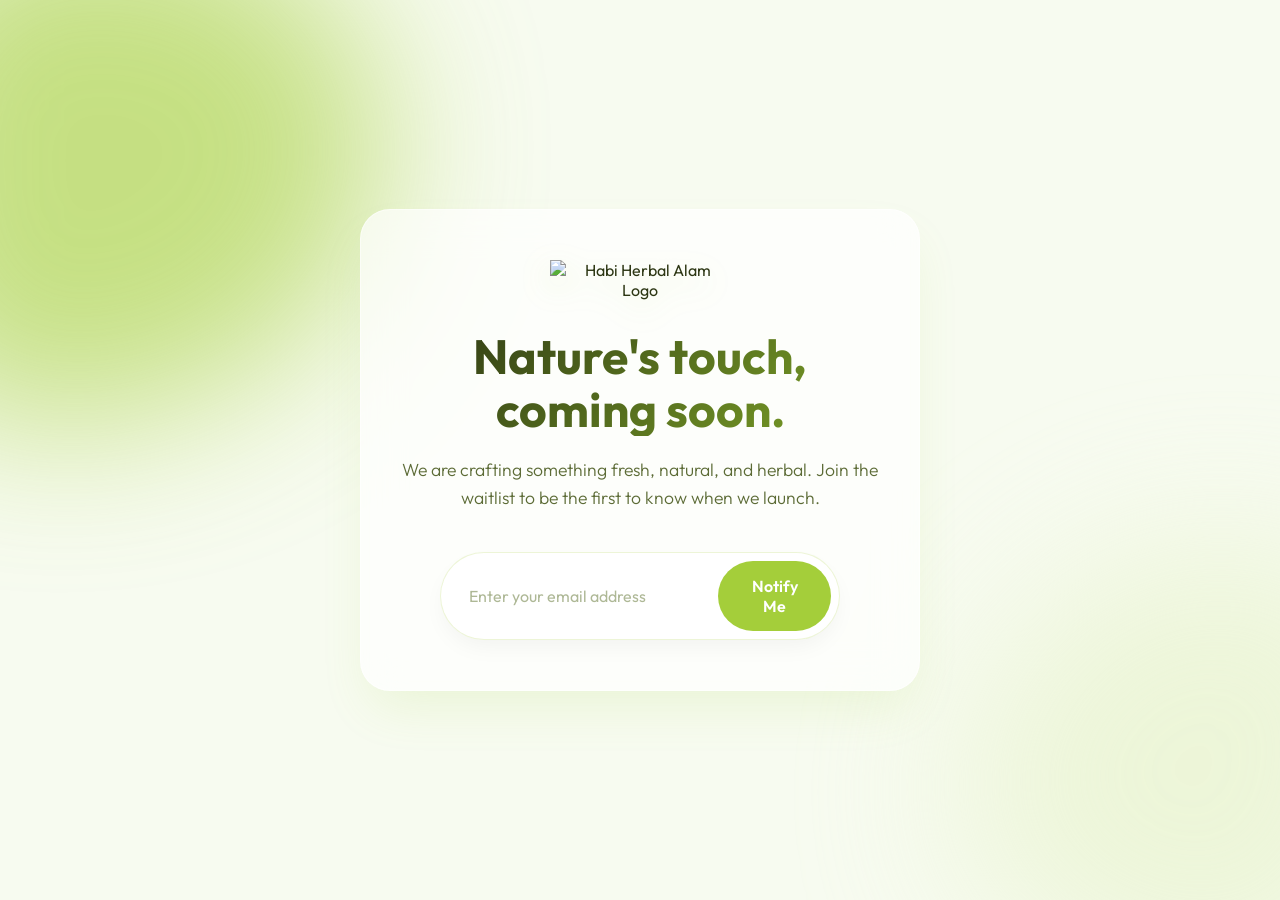
==== index.html @ 703fd5b0 "Initial commit with coming soon page" ====
<!DOCTYPE html>
<html lang="en">
<head>
    <meta charset="UTF-8">
    <meta name="viewport" content="width=device-width, initial-scale=1.0">
    <title>Habi Herbal Alam - Coming Soon</title>
    <meta name="description" content="Habi Herbal Alam is coming soon. Get ready for fresh, natural herbal products.">
    <link rel="preconnect" href="https://fonts.googleapis.com">
    <link rel="preconnect" href="https://fonts.gstatic.com" crossorigin>
    <link href="https://fonts.googleapis.com/css2?family=Outfit:wght@300;400;600;700&display=swap" rel="stylesheet">
    <link rel="stylesheet" href="styles.css">
</head>
<body>
    <div class="background-elements">
        <div class="blob blob-1"></div>
        <div class="blob blob-2"></div>
    </div>
    
    <main class="container">
        <div class="glass-card">
            <div class="logo-container">
                <!-- Using the logo uploaded by the user -->
                <img src="logo.png" alt="Habi Herbal Alam Logo" class="logo" id="brand-logo">
            </div>
            
            <h1 class="title">Nature's touch,<br>coming soon.</h1>
            <p class="subtitle">We are crafting something fresh, natural, and herbal. Join the waitlist to be the first to know when we launch.</p>
            
            <form class="notify-form" id="notify-form">
                <div class="input-group">
                    <input type="email" id="email-input" placeholder="Enter your email address" required>
                    <button type="submit" id="notify-btn">Notify Me</button>
                </div>
                <p class="success-message" id="success-msg">Thanks! We'll keep you updated.</p>
            </form>
        </div>
    </main>

    <script src="script.js"></script>
</body>
</html>
---- styles.css ----
:root {
    --primary-green: #a4ce3a;
    --dark-green: #7da328;
    --light-green: #e6f2c9;
    --text-main: #2d3714;
    --text-muted: #5c6b36;
    --bg-color: #f7fbf0;
    --white: #ffffff;
}

* {
    margin: 0;
    padding: 0;
    box-sizing: border-box;
}

body {
    font-family: 'Outfit', sans-serif;
    background-color: var(--bg-color);
    color: var(--text-main);
    min-height: 100vh;
    display: flex;
    justify-content: center;
    align-items: center;
    overflow: hidden;
    position: relative;
}

/* Background Animations */
.background-elements {
    position: absolute;
    top: 0;
    left: 0;
    width: 100%;
    height: 100%;
    z-index: 0;
    overflow: hidden;
}

.blob {
    position: absolute;
    filter: blur(80px);
    z-index: 0;
    animation: float 20s infinite ease-in-out alternate;
    opacity: 0.6;
}

.blob-1 {
    width: 40vw;
    height: 40vw;
    background: var(--primary-green);
    top: -10%;
    left: -10%;
    border-radius: 40% 60% 70% 30% / 40% 50% 60% 50%;
}

.blob-2 {
    width: 35vw;
    height: 35vw;
    background: var(--light-green);
    bottom: -10%;
    right: -10%;
    border-radius: 60% 40% 30% 70% / 60% 30% 70% 40%;
    animation-delay: -10s;
}

@keyframes float {
    0% { transform: translate(0, 0) rotate(0deg); }
    100% { transform: translate(100px, 50px) rotate(45deg); }
}

/* Main Container */
.container {
    position: relative;
    z-index: 1;
    width: 100%;
    max-width: 600px;
    padding: 20px;
}

.glass-card {
    background: rgba(255, 255, 255, 0.7);
    backdrop-filter: blur(20px);
    -webkit-backdrop-filter: blur(20px);
    border: 1px solid rgba(255, 255, 255, 0.5);
    border-radius: 30px;
    padding: 50px 40px;
    box-shadow: 0 25px 50px -12px rgba(164, 206, 58, 0.15);
    text-align: center;
    transform: translateY(20px);
    opacity: 0;
    animation: slideUpFade 1s cubic-bezier(0.16, 1, 0.3, 1) forwards;
}

@keyframes slideUpFade {
    to {
        transform: translateY(0);
        opacity: 1;
    }
}

.logo-container {
    margin-bottom: 30px;
}

.logo {
    max-width: 180px;
    height: auto;
    filter: drop-shadow(0 10px 15px rgba(164, 206, 58, 0.2));
    transition: transform 0.4s cubic-bezier(0.34, 1.56, 0.64, 1);
}

.logo:hover {
    transform: scale(1.05) rotate(-2deg);
}

.title {
    font-size: 3rem;
    font-weight: 700;
    line-height: 1.1;
    margin-bottom: 20px;
    background: linear-gradient(135deg, var(--text-main), var(--dark-green));
    -webkit-background-clip: text;
    -webkit-text-fill-color: transparent;
}

.subtitle {
    font-size: 1.1rem;
    color: var(--text-muted);
    margin-bottom: 40px;
    line-height: 1.6;
    font-weight: 300;
}

/* Form Styles */
.notify-form {
    position: relative;
    max-width: 400px;
    margin: 0 auto;
}

.input-group {
    display: flex;
    background: var(--white);
    padding: 8px;
    border-radius: 50px;
    box-shadow: 0 10px 25px -5px rgba(0, 0, 0, 0.05);
    border: 1px solid rgba(164, 206, 58, 0.2);
    transition: all 0.3s ease;
}

.input-group:focus-within {
    box-shadow: 0 15px 35px -5px rgba(164, 206, 58, 0.2);
    border-color: var(--primary-green);
    transform: translateY(-2px);
}

input {
    flex: 1;
    border: none;
    background: transparent;
    padding: 15px 20px;
    font-family: inherit;
    font-size: 1rem;
    color: var(--text-main);
    outline: none;
}

input::placeholder {
    color: #aeb896;
}

button {
    background: var(--primary-green);
    color: var(--white);
    border: none;
    padding: 15px 30px;
    border-radius: 40px;
    font-family: inherit;
    font-size: 1rem;
    font-weight: 600;
    cursor: pointer;
    transition: all 0.3s ease;
}

button:hover {
    background: var(--dark-green);
    transform: scale(1.02);
}

button:active {
    transform: scale(0.98);
}

.success-message {
    display: none;
    color: var(--dark-green);
    font-weight: 600;
    margin-top: 15px;
    animation: fadeIn 0.5s ease forwards;
}

@keyframes fadeIn {
    from { opacity: 0; transform: translateY(-10px); }
    to { opacity: 1; transform: translateY(0); }
}

@media (max-width: 480px) {
    .title { font-size: 2.2rem; }
    .input-group { flex-direction: column; background: transparent; box-shadow: none; padding: 0; }
    .input-group:focus-within { box-shadow: none; transform: none; }
    input { background: var(--white); border-radius: 30px; margin-bottom: 10px; box-shadow: 0 5px 15px rgba(0,0,0,0.05); }
    button { width: 100%; }
}
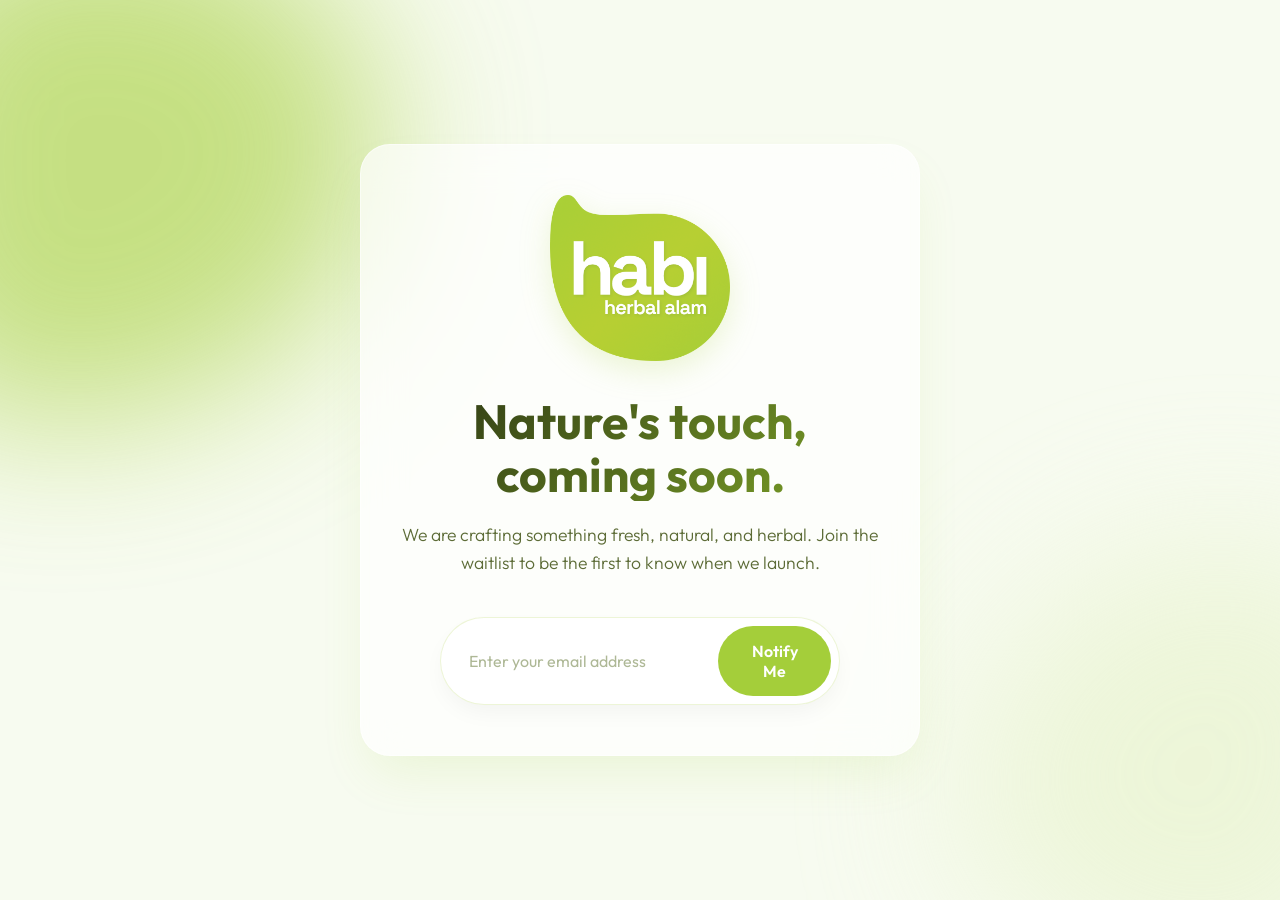
==== commit 6834b6de: "Add favicon using the logo" ====
--- a/index.html
+++ b/index.html
@@ -4,6 +4,7 @@
     <meta charset="UTF-8">
     <meta name="viewport" content="width=device-width, initial-scale=1.0">
     <title>Habi Herbal Alam - Coming Soon</title>
+    <link rel="icon" type="image/png" href="favicon.png">
     <meta name="description" content="Habi Herbal Alam is coming soon. Get ready for fresh, natural herbal products.">
     <link rel="preconnect" href="https://fonts.googleapis.com">
     <link rel="preconnect" href="https://fonts.gstatic.com" crossorigin>
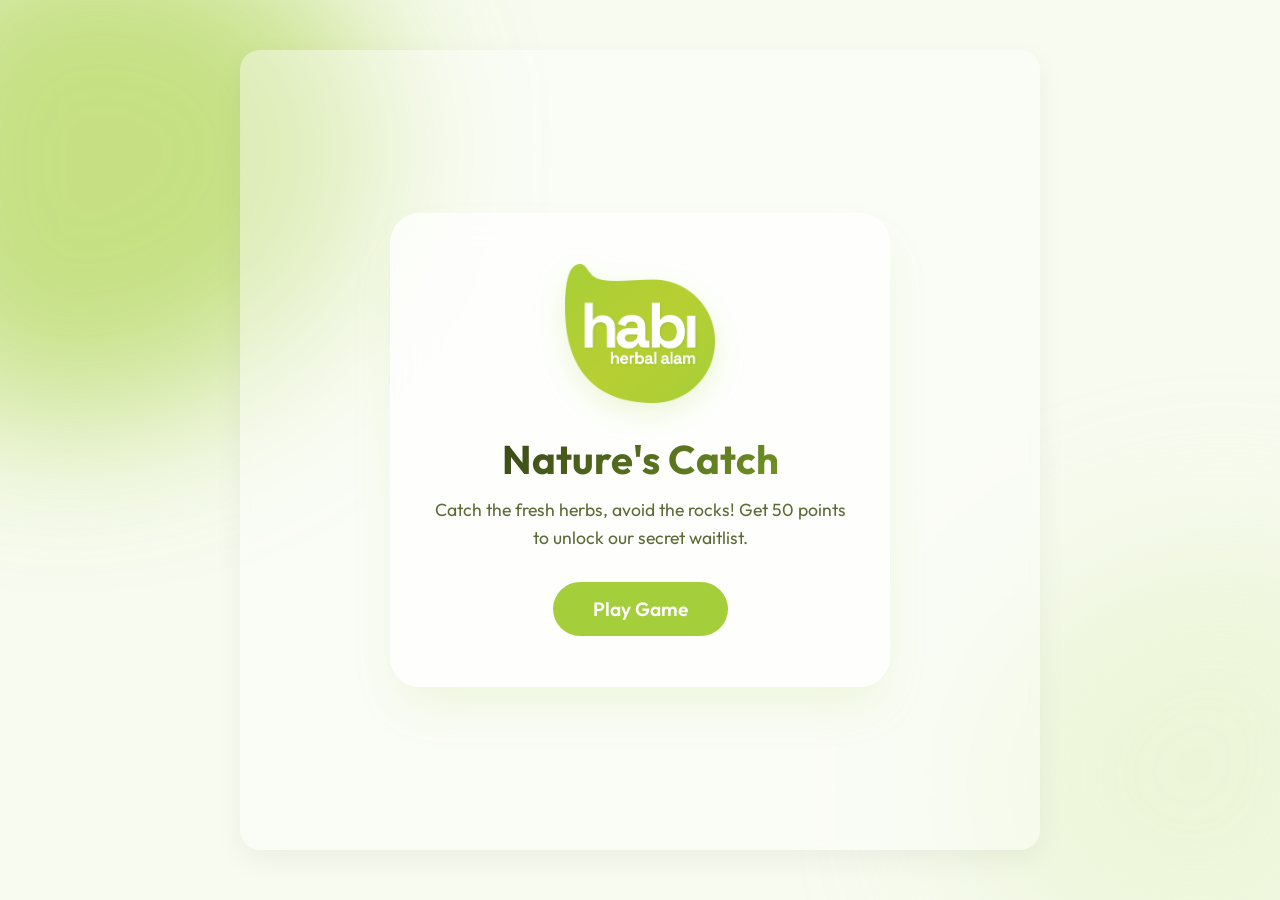
==== commit 31df1455: "Convert coming soon page into Catch the Herbs mini-game" ====
--- a/index.html
+++ b/index.html
@@ -17,25 +17,48 @@
         <div class="blob blob-2"></div>
     </div>
     
-    <main class="container">
-        <div class="glass-card">
+    <div id="game-container">
+        <!-- Game Canvas -->
+        <canvas id="game-canvas"></canvas>
+        
+        <!-- UI Overlay -->
+        <div id="ui-layer">
+            <div id="score-display">Score: <span id="score">0</span></div>
+            <div id="lives-display">Lives: <span id="lives">3</span></div>
+        </div>
+        
+        <!-- Start Screen -->
+        <div id="start-screen" class="glass-card screen active">
             <div class="logo-container">
-                <!-- Using the logo uploaded by the user -->
-                <img src="logo.png" alt="Habi Herbal Alam Logo" class="logo" id="brand-logo">
+                <img src="logo.png" alt="Habi Herbal Alam Logo" class="logo">
+            </div>
+            <h1 class="title">Nature's Catch</h1>
+            <p class="subtitle">Catch the fresh herbs, avoid the rocks! Get 50 points to unlock our secret waitlist.</p>
+            <button id="start-btn">Play Game</button>
+        </div>
+
+        <!-- Game Over Screen -->
+        <div id="game-over-screen" class="glass-card screen">
+            <h2 class="title" id="end-title">Game Over</h2>
+            <p class="subtitle" id="end-subtitle">You scored <span id="final-score">0</span> points.</p>
+            
+            <div id="waitlist-section" style="display: none;">
+                <p class="subtitle">You unlocked the waitlist! Be the first to know when we launch.</p>
+                <form class="notify-form" id="notify-form">
+                    <div class="input-group">
+                        <input type="email" id="email-input" placeholder="Enter your email address" required>
+                        <button type="submit" id="notify-btn">Notify Me</button>
+                    </div>
+                    <p class="success-message" id="success-msg">Thanks! We'll keep you updated.</p>
+                </form>
             </div>
             
-            <h1 class="title">Nature's touch,<br>coming soon.</h1>
-            <p class="subtitle">We are crafting something fresh, natural, and herbal. Join the waitlist to be the first to know when we launch.</p>
-            
-            <form class="notify-form" id="notify-form">
-                <div class="input-group">
-                    <input type="email" id="email-input" placeholder="Enter your email address" required>
-                    <button type="submit" id="notify-btn">Notify Me</button>
-                </div>
-                <p class="success-message" id="success-msg">Thanks! We'll keep you updated.</p>
-            </form>
+            <button id="restart-btn">Play Again</button>
         </div>
-    </main>
+    </div>
+
+    <!-- Hidden image for canvas drawing -->
+    <img src="logo.png" id="logo-img" style="display: none;">
 
     <script src="script.js"></script>
 </body>
--- a/styles.css
+++ b/styles.css
@@ -24,6 +24,7 @@
     align-items: center;
     overflow: hidden;
     position: relative;
+    touch-action: none; /* Prevent scrolling on mobile during game */
 }
 
 /* Background Animations */
@@ -35,6 +36,7 @@
     height: 100%;
     z-index: 0;
     overflow: hidden;
+    pointer-events: none;
 }
 
 .blob {
@@ -69,17 +71,63 @@
     100% { transform: translate(100px, 50px) rotate(45deg); }
 }
 
-/* Main Container */
-.container {
+/* Game Container */
+#game-container {
     position: relative;
     z-index: 1;
     width: 100%;
-    max-width: 600px;
-    padding: 20px;
+    max-width: 800px;
+    height: 100vh;
+    max-height: 800px;
+    display: flex;
+    justify-content: center;
+    align-items: center;
+}
+
+#game-canvas {
+    position: absolute;
+    top: 0;
+    left: 0;
+    width: 100%;
+    height: 100%;
+    border-radius: 20px;
+    box-shadow: 0 10px 30px rgba(0,0,0,0.05);
+    background: rgba(255, 255, 255, 0.4);
+    backdrop-filter: blur(5px);
+    cursor: none;
+}
+
+/* UI Layer */
+#ui-layer {
+    position: absolute;
+    top: 20px;
+    left: 20px;
+    right: 20px;
+    display: flex;
+    justify-content: space-between;
+    font-size: 1.5rem;
+    font-weight: 700;
+    color: var(--dark-green);
+    pointer-events: none;
+    text-shadow: 0 2px 4px rgba(255,255,255,0.8);
+    display: none; /* Hidden on start */
+}
+
+/* Screens */
+.screen {
+    display: none;
+    position: relative;
+    z-index: 10;
+    width: 90%;
+    max-width: 500px;
+}
+
+.screen.active {
+    display: block;
 }
 
 .glass-card {
-    background: rgba(255, 255, 255, 0.7);
+    background: rgba(255, 255, 255, 0.75);
     backdrop-filter: blur(20px);
     -webkit-backdrop-filter: blur(20px);
     border: 1px solid rgba(255, 255, 255, 0.5);
@@ -87,94 +135,54 @@
     padding: 50px 40px;
     box-shadow: 0 25px 50px -12px rgba(164, 206, 58, 0.15);
     text-align: center;
-    transform: translateY(20px);
-    opacity: 0;
-    animation: slideUpFade 1s cubic-bezier(0.16, 1, 0.3, 1) forwards;
+    animation: slideUpFade 0.6s cubic-bezier(0.16, 1, 0.3, 1) forwards;
 }
 
 @keyframes slideUpFade {
-    to {
-        transform: translateY(0);
-        opacity: 1;
-    }
-}
-
-.logo-container {
-    margin-bottom: 30px;
-}
-
-.logo {
-    max-width: 180px;
-    height: auto;
-    filter: drop-shadow(0 10px 15px rgba(164, 206, 58, 0.2));
-    transition: transform 0.4s cubic-bezier(0.34, 1.56, 0.64, 1);
-}
-
-.logo:hover {
-    transform: scale(1.05) rotate(-2deg);
-}
-
+    from { transform: translateY(20px); opacity: 0; }
+    to { transform: translateY(0); opacity: 1; }
+}
+
+.logo-container { margin-bottom: 30px; }
+.logo { max-width: 150px; height: auto; filter: drop-shadow(0 10px 15px rgba(164, 206, 58, 0.2)); }
 .title {
-    font-size: 3rem;
+    font-size: 2.5rem;
     font-weight: 700;
     line-height: 1.1;
-    margin-bottom: 20px;
+    margin-bottom: 15px;
     background: linear-gradient(135deg, var(--text-main), var(--dark-green));
     -webkit-background-clip: text;
     -webkit-text-fill-color: transparent;
 }
-
 .subtitle {
     font-size: 1.1rem;
     color: var(--text-muted);
-    margin-bottom: 40px;
+    margin-bottom: 30px;
     line-height: 1.6;
-    font-weight: 300;
+    font-weight: 400;
 }
 
 /* Form Styles */
-.notify-form {
-    position: relative;
-    max-width: 400px;
-    margin: 0 auto;
-}
-
+.notify-form { margin-top: 20px; margin-bottom: 30px; }
 .input-group {
     display: flex;
     background: var(--white);
-    padding: 8px;
+    padding: 6px;
     border-radius: 50px;
     box-shadow: 0 10px 25px -5px rgba(0, 0, 0, 0.05);
     border: 1px solid rgba(164, 206, 58, 0.2);
     transition: all 0.3s ease;
 }
-
 .input-group:focus-within {
     box-shadow: 0 15px 35px -5px rgba(164, 206, 58, 0.2);
     border-color: var(--primary-green);
-    transform: translateY(-2px);
-}
-
-input {
-    flex: 1;
-    border: none;
-    background: transparent;
-    padding: 15px 20px;
-    font-family: inherit;
-    font-size: 1rem;
-    color: var(--text-main);
-    outline: none;
-}
-
-input::placeholder {
-    color: #aeb896;
-}
-
+}
+input { flex: 1; border: none; background: transparent; padding: 12px 20px; font-family: inherit; font-size: 1rem; color: var(--text-main); outline: none; }
 button {
     background: var(--primary-green);
     color: var(--white);
     border: none;
-    padding: 15px 30px;
+    padding: 12px 25px;
     border-radius: 40px;
     font-family: inherit;
     font-size: 1rem;
@@ -182,33 +190,19 @@
     cursor: pointer;
     transition: all 0.3s ease;
 }
-
-button:hover {
-    background: var(--dark-green);
-    transform: scale(1.02);
-}
-
-button:active {
-    transform: scale(0.98);
-}
+button:hover { background: var(--dark-green); transform: scale(1.02); }
+#start-btn, #restart-btn { font-size: 1.2rem; padding: 15px 40px; }
 
 .success-message {
     display: none;
     color: var(--dark-green);
     font-weight: 600;
     margin-top: 15px;
-    animation: fadeIn 0.5s ease forwards;
-}
-
-@keyframes fadeIn {
-    from { opacity: 0; transform: translateY(-10px); }
-    to { opacity: 1; transform: translateY(0); }
 }
 
 @media (max-width: 480px) {
-    .title { font-size: 2.2rem; }
-    .input-group { flex-direction: column; background: transparent; box-shadow: none; padding: 0; }
-    .input-group:focus-within { box-shadow: none; transform: none; }
+    .title { font-size: 2rem; }
+    .input-group { flex-direction: column; background: transparent; box-shadow: none; padding: 0; border: none; }
     input { background: var(--white); border-radius: 30px; margin-bottom: 10px; box-shadow: 0 5px 15px rgba(0,0,0,0.05); }
     button { width: 100%; }
 }
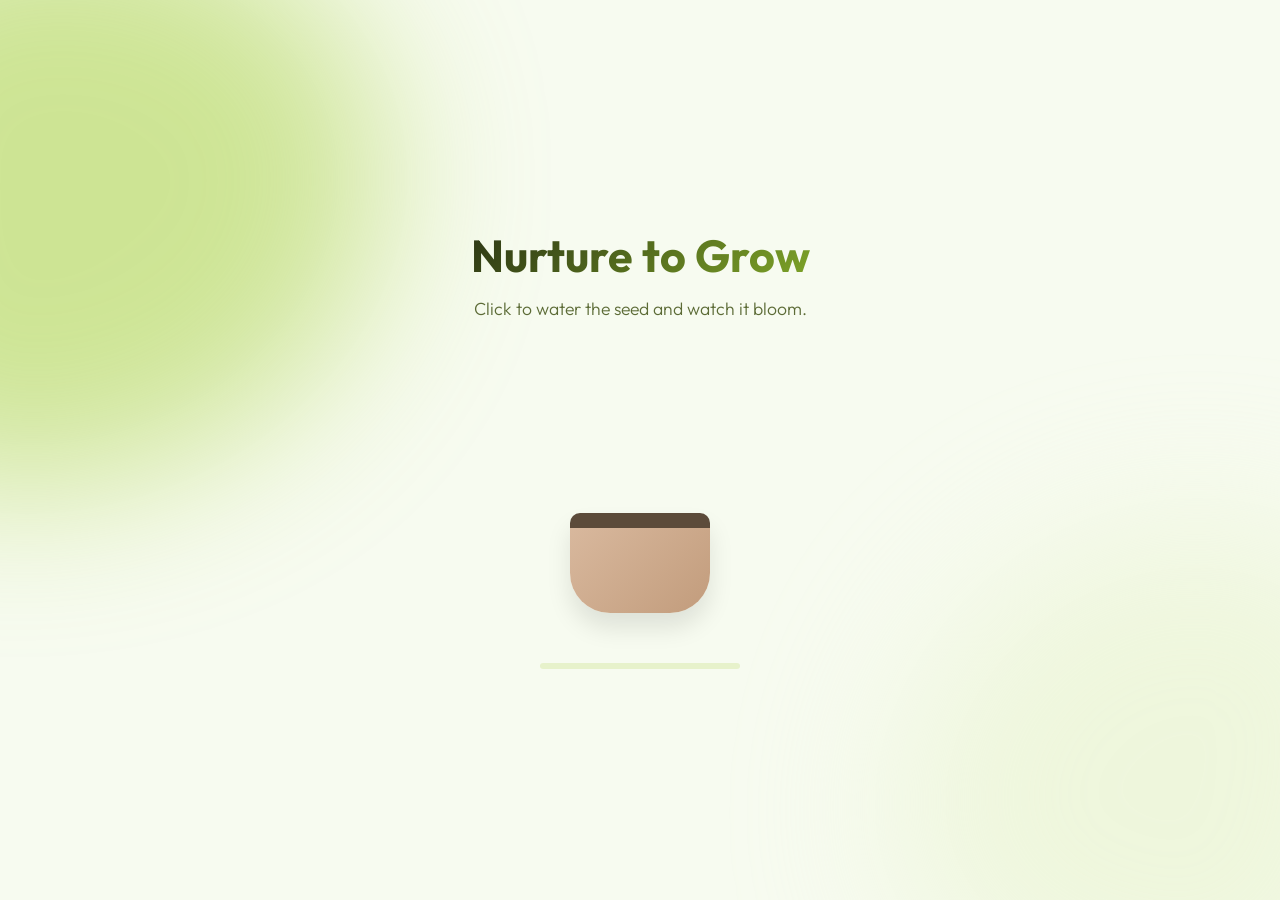
==== commit 2b52a9d0: "Convert landing page to Zen Plant Growth experience" ====
--- a/index.html
+++ b/index.html
@@ -3,9 +3,9 @@
 <head>
     <meta charset="UTF-8">
     <meta name="viewport" content="width=device-width, initial-scale=1.0">
-    <title>Habi Herbal Alam - Coming Soon</title>
+    <title>Habi Herbal Alam - Nurturing Nature</title>
     <link rel="icon" type="image/png" href="favicon.png">
-    <meta name="description" content="Habi Herbal Alam is coming soon. Get ready for fresh, natural herbal products.">
+    <meta name="description" content="Habi Herbal Alam is growing. Nurture the plant to join our waitlist.">
     <link rel="preconnect" href="https://fonts.googleapis.com">
     <link rel="preconnect" href="https://fonts.gstatic.com" crossorigin>
     <link href="https://fonts.googleapis.com/css2?family=Outfit:wght@300;400;600;700&display=swap" rel="stylesheet">
@@ -17,48 +17,52 @@
         <div class="blob blob-2"></div>
     </div>
     
-    <div id="game-container">
-        <!-- Game Canvas -->
-        <canvas id="game-canvas"></canvas>
+    <main class="container">
         
-        <!-- UI Overlay -->
-        <div id="ui-layer">
-            <div id="score-display">Score: <span id="score">0</span></div>
-            <div id="lives-display">Lives: <span id="lives">3</span></div>
+        <!-- Interactive Plant Area -->
+        <div class="interaction-area" id="plant-container">
+            <h1 class="title" id="main-title">Nurture to Grow</h1>
+            <p class="subtitle" id="main-subtitle">Click to water the seed and watch it bloom.</p>
+            
+            <div class="pot-container">
+                <div class="plant-stage stage-0 active" id="stage-0">
+                    <div class="seed"></div>
+                </div>
+                <div class="plant-stage stage-1" id="stage-1">
+                    <div class="sprout"></div>
+                </div>
+                <div class="plant-stage stage-2" id="stage-2">
+                    <div class="stem">
+                        <div class="leaf leaf-left"></div>
+                        <div class="leaf leaf-right"></div>
+                    </div>
+                </div>
+                <div class="plant-stage stage-3" id="stage-3">
+                    <img src="logo.png" alt="Habi Blooming" class="bloomed-logo">
+                </div>
+                <div class="pot"></div>
+            </div>
+            
+            <div class="progress-indicator">
+                <div class="progress-bar" id="progress-bar"></div>
+            </div>
+        </div>
+
+        <!-- Waitlist Form (Hidden Initially) -->
+        <div class="glass-card hidden" id="waitlist-card">
+            <h2 class="title">Nature's Touch</h2>
+            <p class="subtitle">Thank you for nurturing our growth. Join the waitlist to be the first to experience Habi Herbal Alam.</p>
+            
+            <form class="notify-form" id="notify-form">
+                <div class="input-group">
+                    <input type="email" id="email-input" placeholder="Enter your email address" required>
+                    <button type="submit" id="notify-btn">Notify Me</button>
+                </div>
+                <p class="success-message" id="success-msg">Thanks! We'll keep you updated on our launch.</p>
+            </form>
         </div>
         
-        <!-- Start Screen -->
-        <div id="start-screen" class="glass-card screen active">
-            <div class="logo-container">
-                <img src="logo.png" alt="Habi Herbal Alam Logo" class="logo">
-            </div>
-            <h1 class="title">Nature's Catch</h1>
-            <p class="subtitle">Catch the fresh herbs, avoid the rocks! Get 50 points to unlock our secret waitlist.</p>
-            <button id="start-btn">Play Game</button>
-        </div>
-
-        <!-- Game Over Screen -->
-        <div id="game-over-screen" class="glass-card screen">
-            <h2 class="title" id="end-title">Game Over</h2>
-            <p class="subtitle" id="end-subtitle">You scored <span id="final-score">0</span> points.</p>
-            
-            <div id="waitlist-section" style="display: none;">
-                <p class="subtitle">You unlocked the waitlist! Be the first to know when we launch.</p>
-                <form class="notify-form" id="notify-form">
-                    <div class="input-group">
-                        <input type="email" id="email-input" placeholder="Enter your email address" required>
-                        <button type="submit" id="notify-btn">Notify Me</button>
-                    </div>
-                    <p class="success-message" id="success-msg">Thanks! We'll keep you updated.</p>
-                </form>
-            </div>
-            
-            <button id="restart-btn">Play Again</button>
-        </div>
-    </div>
-
-    <!-- Hidden image for canvas drawing -->
-    <img src="logo.png" id="logo-img" style="display: none;">
+    </main>
 
     <script src="script.js"></script>
 </body>
--- a/styles.css
+++ b/styles.css
@@ -2,6 +2,8 @@
     --primary-green: #a4ce3a;
     --dark-green: #7da328;
     --light-green: #e6f2c9;
+    --soil-color: #5c4b3a;
+    --pot-color: #d8b89d;
     --text-main: #2d3714;
     --text-muted: #5c6b36;
     --bg-color: #f7fbf0;
@@ -24,7 +26,7 @@
     align-items: center;
     overflow: hidden;
     position: relative;
-    touch-action: none; /* Prevent scrolling on mobile during game */
+    user-select: none;
 }
 
 /* Background Animations */
@@ -44,23 +46,23 @@
     filter: blur(80px);
     z-index: 0;
     animation: float 20s infinite ease-in-out alternate;
-    opacity: 0.6;
+    opacity: 0.5;
 }
 
 .blob-1 {
+    width: 45vw;
+    height: 45vw;
+    background: var(--primary-green);
+    top: -10%;
+    left: -15%;
+    border-radius: 40% 60% 70% 30% / 40% 50% 60% 50%;
+}
+
+.blob-2 {
     width: 40vw;
     height: 40vw;
-    background: var(--primary-green);
-    top: -10%;
-    left: -10%;
-    border-radius: 40% 60% 70% 30% / 40% 50% 60% 50%;
-}
-
-.blob-2 {
-    width: 35vw;
-    height: 35vw;
     background: var(--light-green);
-    bottom: -10%;
+    bottom: -15%;
     right: -10%;
     border-radius: 60% 40% 30% 70% / 60% 30% 70% 40%;
     animation-delay: -10s;
@@ -71,63 +73,194 @@
     100% { transform: translate(100px, 50px) rotate(45deg); }
 }
 
-/* Game Container */
-#game-container {
+/* Main Container */
+.container {
     position: relative;
     z-index: 1;
     width: 100%;
-    max-width: 800px;
-    height: 100vh;
-    max-height: 800px;
+    max-width: 600px;
+    padding: 20px;
+    display: flex;
+    flex-direction: column;
+    align-items: center;
+}
+
+.title {
+    font-size: 2.8rem;
+    font-weight: 700;
+    line-height: 1.1;
+    margin-bottom: 15px;
+    background: linear-gradient(135deg, var(--text-main), var(--dark-green));
+    -webkit-background-clip: text;
+    -webkit-text-fill-color: transparent;
+    text-align: center;
+}
+
+.subtitle {
+    font-size: 1.1rem;
+    color: var(--text-muted);
+    margin-bottom: 40px;
+    line-height: 1.6;
+    font-weight: 300;
+    text-align: center;
+    min-height: 25px;
+}
+
+/* Interaction Area */
+.interaction-area {
+    width: 100%;
+    display: flex;
+    flex-direction: column;
+    align-items: center;
+    cursor: pointer;
+    transition: opacity 0.5s ease;
+}
+
+.pot-container {
+    position: relative;
+    width: 200px;
+    height: 250px;
+    display: flex;
+    flex-direction: column;
+    align-items: center;
+    justify-content: flex-end;
+    margin-bottom: 30px;
+}
+
+/* Water Droplet Effect */
+.water-drop {
+    position: absolute;
+    width: 15px;
+    height: 15px;
+    background: #74b9ff;
+    border-radius: 50% 50% 50% 5%;
+    transform: rotate(-45deg);
+    animation: dropFall 0.5s ease-in forwards;
+    pointer-events: none;
+    z-index: 10;
+}
+
+@keyframes dropFall {
+    0% { transform: translateY(-50px) rotate(-45deg); opacity: 1; }
+    100% { transform: translateY(50px) rotate(-45deg) scale(0.5); opacity: 0; }
+}
+
+/* The Pot */
+.pot {
+    width: 140px;
+    height: 100px;
+    background: linear-gradient(135deg, var(--pot-color), #c29c7c);
+    border-radius: 10px 10px 40px 40px;
+    position: relative;
+    z-index: 5;
+    box-shadow: 0 15px 25px rgba(0,0,0,0.1);
+    border-top: 15px solid var(--soil-color);
+}
+
+/* Plant Stages */
+.plant-stage {
+    position: absolute;
+    bottom: 90px;
     display: flex;
     justify-content: center;
-    align-items: center;
-}
-
-#game-canvas {
-    position: absolute;
-    top: 0;
-    left: 0;
-    width: 100%;
+    align-items: flex-end;
+    width: 100%;
+    height: 150px;
+    opacity: 0;
+    transform: translateY(20px) scale(0.8);
+    transition: all 0.8s cubic-bezier(0.34, 1.56, 0.64, 1);
+    pointer-events: none;
+}
+
+.plant-stage.active {
+    opacity: 1;
+    transform: translateY(0) scale(1);
+}
+
+.seed {
+    width: 20px;
+    height: 12px;
+    background: #8b6b4a;
+    border-radius: 50%;
+    transform: translateY(10px);
+}
+
+.sprout {
+    width: 6px;
+    height: 40px;
+    background: var(--primary-green);
+    border-radius: 10px;
+    position: relative;
+}
+.sprout::before {
+    content: '';
+    position: absolute;
+    top: -5px;
+    left: -10px;
+    width: 15px;
+    height: 15px;
+    background: var(--dark-green);
+    border-radius: 0 100% 0 100%;
+    transform: rotate(45deg);
+}
+
+.stem {
+    width: 8px;
+    height: 90px;
+    background: var(--primary-green);
+    border-radius: 10px;
+    position: relative;
+}
+.leaf {
+    position: absolute;
+    width: 30px;
+    height: 30px;
+    background: var(--primary-green);
+    border-radius: 0 100% 0 100%;
+}
+.leaf-left {
+    top: 20px;
+    left: -25px;
+    transform: rotate(-30deg);
+}
+.leaf-right {
+    top: 40px;
+    right: -25px;
+    transform: rotate(120deg);
+}
+
+.bloomed-logo {
+    width: 120px;
+    height: auto;
+    filter: drop-shadow(0 10px 15px rgba(164, 206, 58, 0.3));
+    animation: gentlePulse 3s infinite ease-in-out;
+}
+
+@keyframes gentlePulse {
+    0% { transform: scale(1); }
+    50% { transform: scale(1.05); }
+    100% { transform: scale(1); }
+}
+
+/* Progress Bar */
+.progress-indicator {
+    width: 200px;
+    height: 6px;
+    background: rgba(164, 206, 58, 0.2);
+    border-radius: 10px;
+    overflow: hidden;
+    margin-top: 20px;
+}
+.progress-bar {
     height: 100%;
-    border-radius: 20px;
-    box-shadow: 0 10px 30px rgba(0,0,0,0.05);
-    background: rgba(255, 255, 255, 0.4);
-    backdrop-filter: blur(5px);
-    cursor: none;
-}
-
-/* UI Layer */
-#ui-layer {
-    position: absolute;
-    top: 20px;
-    left: 20px;
-    right: 20px;
-    display: flex;
-    justify-content: space-between;
-    font-size: 1.5rem;
-    font-weight: 700;
-    color: var(--dark-green);
-    pointer-events: none;
-    text-shadow: 0 2px 4px rgba(255,255,255,0.8);
-    display: none; /* Hidden on start */
-}
-
-/* Screens */
-.screen {
-    display: none;
-    position: relative;
-    z-index: 10;
-    width: 90%;
-    max-width: 500px;
-}
-
-.screen.active {
-    display: block;
-}
-
+    width: 0%;
+    background: var(--primary-green);
+    transition: width 0.5s ease;
+}
+
+/* Waitlist Card */
 .glass-card {
-    background: rgba(255, 255, 255, 0.75);
+    background: rgba(255, 255, 255, 0.7);
     backdrop-filter: blur(20px);
     -webkit-backdrop-filter: blur(20px);
     border: 1px solid rgba(255, 255, 255, 0.5);
@@ -135,54 +268,58 @@
     padding: 50px 40px;
     box-shadow: 0 25px 50px -12px rgba(164, 206, 58, 0.15);
     text-align: center;
-    animation: slideUpFade 0.6s cubic-bezier(0.16, 1, 0.3, 1) forwards;
-}
-
-@keyframes slideUpFade {
-    from { transform: translateY(20px); opacity: 0; }
-    to { transform: translateY(0); opacity: 1; }
-}
-
-.logo-container { margin-bottom: 30px; }
-.logo { max-width: 150px; height: auto; filter: drop-shadow(0 10px 15px rgba(164, 206, 58, 0.2)); }
-.title {
-    font-size: 2.5rem;
-    font-weight: 700;
-    line-height: 1.1;
-    margin-bottom: 15px;
-    background: linear-gradient(135deg, var(--text-main), var(--dark-green));
-    -webkit-background-clip: text;
-    -webkit-text-fill-color: transparent;
-}
-.subtitle {
-    font-size: 1.1rem;
-    color: var(--text-muted);
-    margin-bottom: 30px;
-    line-height: 1.6;
-    font-weight: 400;
+    width: 100%;
+    transition: all 0.8s ease;
+}
+
+.glass-card.hidden {
+    opacity: 0;
+    transform: translateY(40px);
+    pointer-events: none;
+    position: absolute;
 }
 
 /* Form Styles */
-.notify-form { margin-top: 20px; margin-bottom: 30px; }
+.notify-form {
+    position: relative;
+    max-width: 400px;
+    margin: 0 auto;
+}
+
 .input-group {
     display: flex;
     background: var(--white);
-    padding: 6px;
+    padding: 8px;
     border-radius: 50px;
     box-shadow: 0 10px 25px -5px rgba(0, 0, 0, 0.05);
     border: 1px solid rgba(164, 206, 58, 0.2);
     transition: all 0.3s ease;
 }
+
 .input-group:focus-within {
     box-shadow: 0 15px 35px -5px rgba(164, 206, 58, 0.2);
     border-color: var(--primary-green);
-}
-input { flex: 1; border: none; background: transparent; padding: 12px 20px; font-family: inherit; font-size: 1rem; color: var(--text-main); outline: none; }
+    transform: translateY(-2px);
+}
+
+input {
+    flex: 1;
+    border: none;
+    background: transparent;
+    padding: 15px 20px;
+    font-family: inherit;
+    font-size: 1rem;
+    color: var(--text-main);
+    outline: none;
+}
+
+input::placeholder { color: #aeb896; }
+
 button {
     background: var(--primary-green);
     color: var(--white);
     border: none;
-    padding: 12px 25px;
+    padding: 15px 30px;
     border-radius: 40px;
     font-family: inherit;
     font-size: 1rem;
@@ -190,19 +327,27 @@
     cursor: pointer;
     transition: all 0.3s ease;
 }
+
 button:hover { background: var(--dark-green); transform: scale(1.02); }
-#start-btn, #restart-btn { font-size: 1.2rem; padding: 15px 40px; }
+button:active { transform: scale(0.98); }
 
 .success-message {
     display: none;
     color: var(--dark-green);
     font-weight: 600;
     margin-top: 15px;
+    animation: fadeIn 0.5s ease forwards;
+}
+
+@keyframes fadeIn {
+    from { opacity: 0; transform: translateY(-10px); }
+    to { opacity: 1; transform: translateY(0); }
 }
 
 @media (max-width: 480px) {
-    .title { font-size: 2rem; }
-    .input-group { flex-direction: column; background: transparent; box-shadow: none; padding: 0; border: none; }
+    .title { font-size: 2.2rem; }
+    .input-group { flex-direction: column; background: transparent; box-shadow: none; padding: 0; }
+    .input-group:focus-within { box-shadow: none; transform: none; }
     input { background: var(--white); border-radius: 30px; margin-bottom: 10px; box-shadow: 0 5px 15px rgba(0,0,0,0.05); }
     button { width: 100%; }
 }
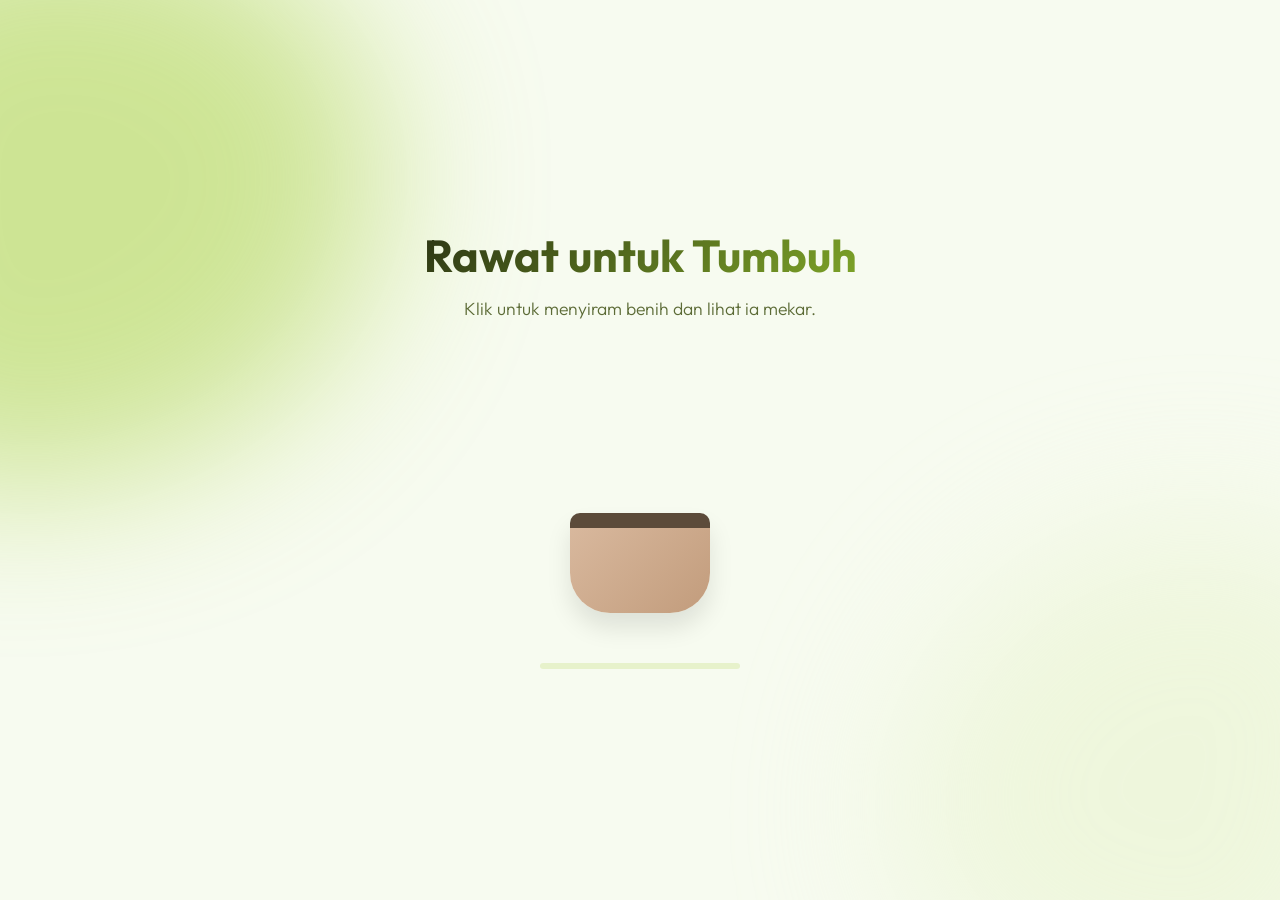
==== commit c0888984: "Translate landing page to Indonesian" ====
--- a/index.html
+++ b/index.html
@@ -3,9 +3,9 @@
 <head>
     <meta charset="UTF-8">
     <meta name="viewport" content="width=device-width, initial-scale=1.0">
-    <title>Habi Herbal Alam - Nurturing Nature</title>
+    <title>Habi Herbal Alam - Merawat Alam</title>
     <link rel="icon" type="image/png" href="favicon.png">
-    <meta name="description" content="Habi Herbal Alam is growing. Nurture the plant to join our waitlist.">
+    <meta name="description" content="Habi Herbal Alam sedang tumbuh. Rawat tanamannya untuk bergabung dengan daftar tunggu kami.">
     <link rel="preconnect" href="https://fonts.googleapis.com">
     <link rel="preconnect" href="https://fonts.gstatic.com" crossorigin>
     <link href="https://fonts.googleapis.com/css2?family=Outfit:wght@300;400;600;700&display=swap" rel="stylesheet">
@@ -21,8 +21,8 @@
         
         <!-- Interactive Plant Area -->
         <div class="interaction-area" id="plant-container">
-            <h1 class="title" id="main-title">Nurture to Grow</h1>
-            <p class="subtitle" id="main-subtitle">Click to water the seed and watch it bloom.</p>
+            <h1 class="title" id="main-title">Rawat untuk Tumbuh</h1>
+            <p class="subtitle" id="main-subtitle">Klik untuk menyiram benih dan lihat ia mekar.</p>
             
             <div class="pot-container">
                 <div class="plant-stage stage-0 active" id="stage-0">
@@ -50,15 +50,17 @@
 
         <!-- Waitlist Form (Hidden Initially) -->
         <div class="glass-card hidden" id="waitlist-card">
-            <h2 class="title">Nature's Touch</h2>
-            <p class="subtitle">Thank you for nurturing our growth. Join the waitlist to be the first to experience Habi Herbal Alam.</p>
+            <img src="logo.png" alt="Habi Logo" class="form-logo" id="form-logo">
+            <h2 class="title">Sentuhan Alam</h2>
+            <p class="subtitle">Terima kasih telah merawat pertumbuhan kami. Bergabunglah dengan daftar tunggu untuk menjadi yang pertama merasakan Habi Herbal Alam.</p>
             
             <form class="notify-form" id="notify-form">
                 <div class="input-group">
-                    <input type="email" id="email-input" placeholder="Enter your email address" required>
-                    <button type="submit" id="notify-btn">Notify Me</button>
+                    <input type="email" id="email-input" placeholder="Masukkan alamat email Anda" required>
+                    <button type="submit" id="notify-btn">Kabari Saya</button>
                 </div>
-                <p class="success-message" id="success-msg">Thanks! We'll keep you updated on our launch.</p>
+                <p class="error-message" id="error-msg" style="display: none; color: #d9534f; font-size: 0.9rem; margin-top: 10px;">Mohon masukkan alamat email yang valid.</p>
+                <p class="success-message" id="success-msg">Terima kasih! Kami akan mengabari Anda saat peluncuran.</p>
             </form>
         </div>
         
--- a/styles.css
+++ b/styles.css
@@ -80,9 +80,8 @@
     width: 100%;
     max-width: 600px;
     padding: 20px;
-    display: flex;
-    flex-direction: column;
-    align-items: center;
+    display: grid;
+    place-items: center;
 }
 
 .title {
@@ -113,7 +112,14 @@
     flex-direction: column;
     align-items: center;
     cursor: pointer;
-    transition: opacity 0.5s ease;
+    transition: opacity 0.8s ease, transform 0.8s ease;
+    grid-column: 1;
+    grid-row: 1;
+}
+
+.interaction-area.hidden {
+    opacity: 0;
+    pointer-events: none;
 }
 
 .pot-container {
@@ -270,13 +276,30 @@
     text-align: center;
     width: 100%;
     transition: all 0.8s ease;
+    grid-column: 1;
+    grid-row: 1;
 }
 
 .glass-card.hidden {
     opacity: 0;
-    transform: translateY(40px);
-    pointer-events: none;
-    position: absolute;
+    pointer-events: none;
+}
+
+.form-logo {
+    width: 120px;
+    height: auto;
+    margin: 0 auto 20px auto;
+    display: block;
+    filter: drop-shadow(0 10px 15px rgba(164, 206, 58, 0.2));
+    opacity: 0;
+}
+
+.flying-logo {
+    position: fixed;
+    z-index: 9999;
+    filter: drop-shadow(0 10px 15px rgba(164, 206, 58, 0.3));
+    transition: all 1.2s ease-in-out;
+    pointer-events: none;
 }
 
 /* Form Styles */
@@ -346,8 +369,10 @@
 
 @media (max-width: 480px) {
     .title { font-size: 2.2rem; }
-    .input-group { flex-direction: column; background: transparent; box-shadow: none; padding: 0; }
-    .input-group:focus-within { box-shadow: none; transform: none; }
-    input { background: var(--white); border-radius: 30px; margin-bottom: 10px; box-shadow: 0 5px 15px rgba(0,0,0,0.05); }
+    .glass-card { padding: 35px 20px; border-radius: 20px; }
+    .input-group { flex-direction: column; background: transparent; box-shadow: none; padding: 0; border: none; }
+    .input-group:focus-within { box-shadow: none; transform: none; border-color: transparent; }
+    input { background: var(--white); border-radius: 30px; margin-bottom: 15px; box-shadow: 0 5px 15px rgba(0,0,0,0.05); border: 1px solid rgba(164, 206, 58, 0.3); }
+    input:focus { border-color: var(--primary-green); }
     button { width: 100%; }
 }
